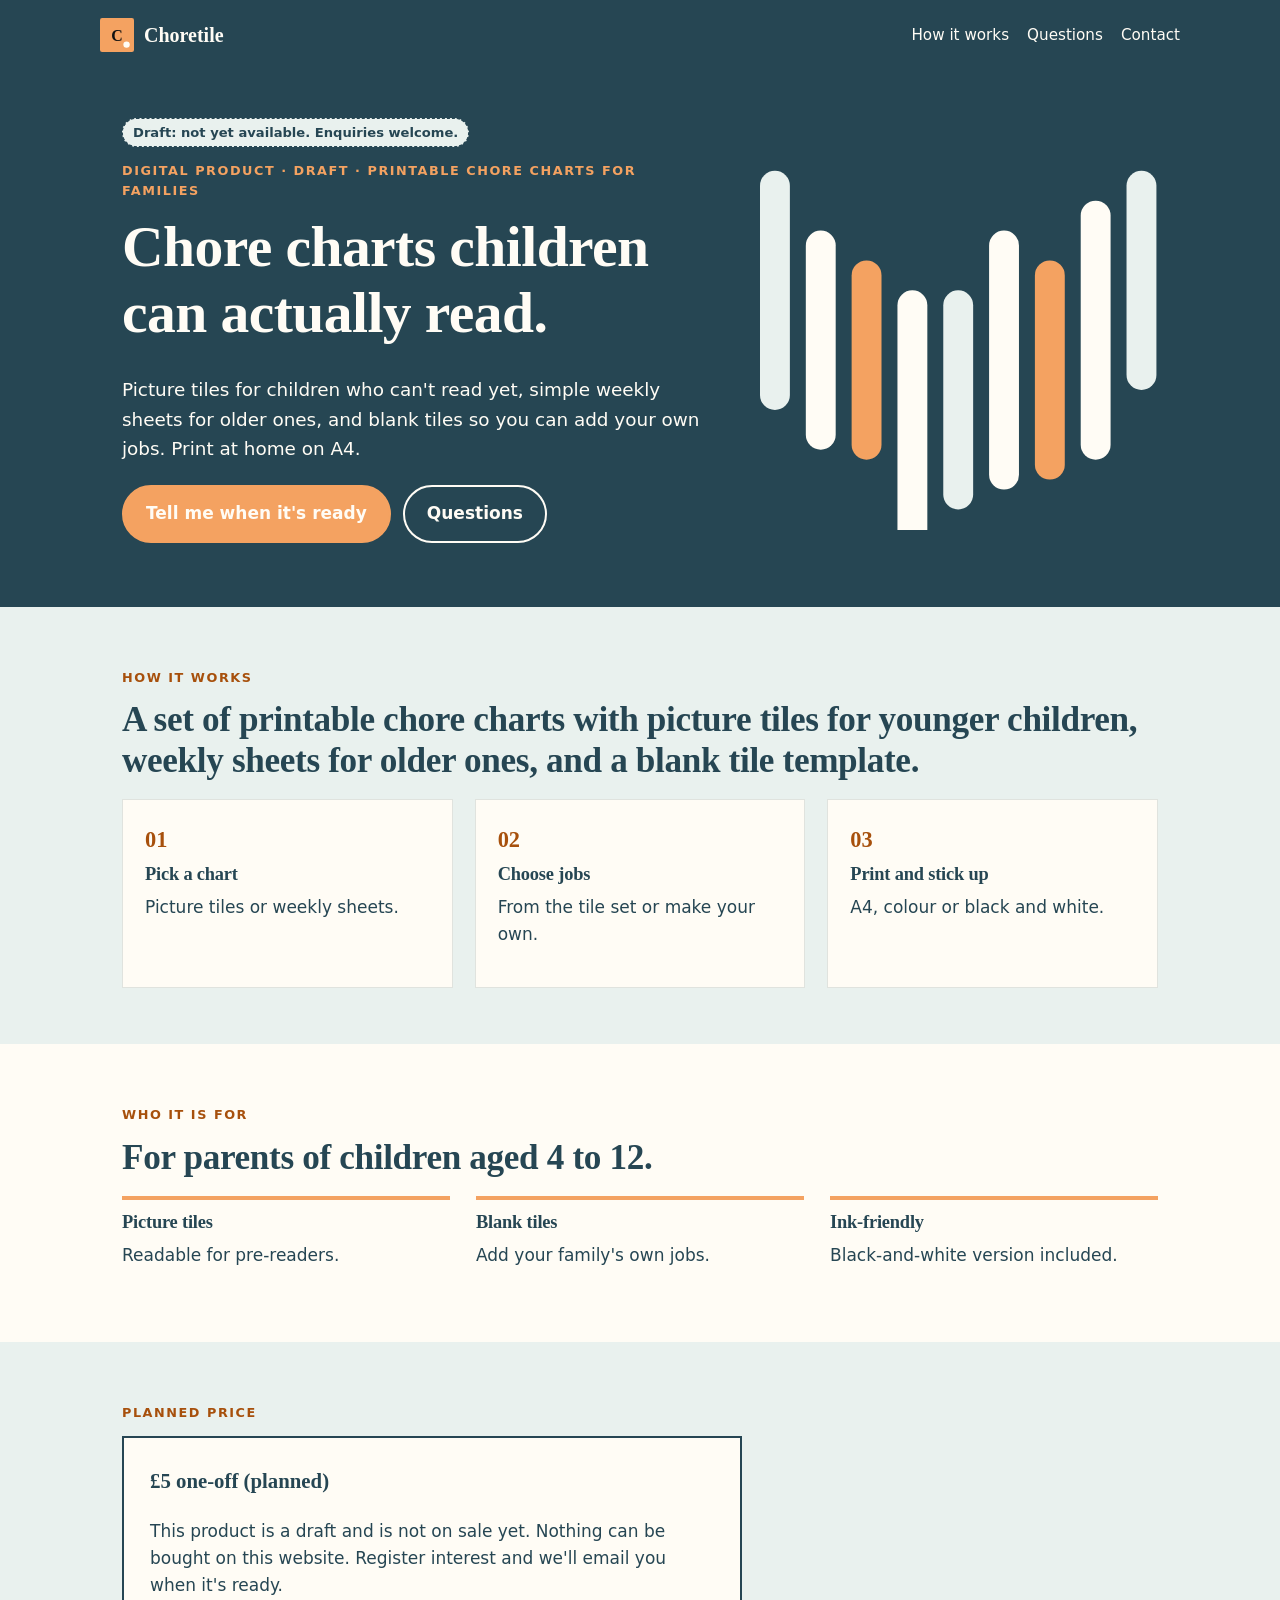
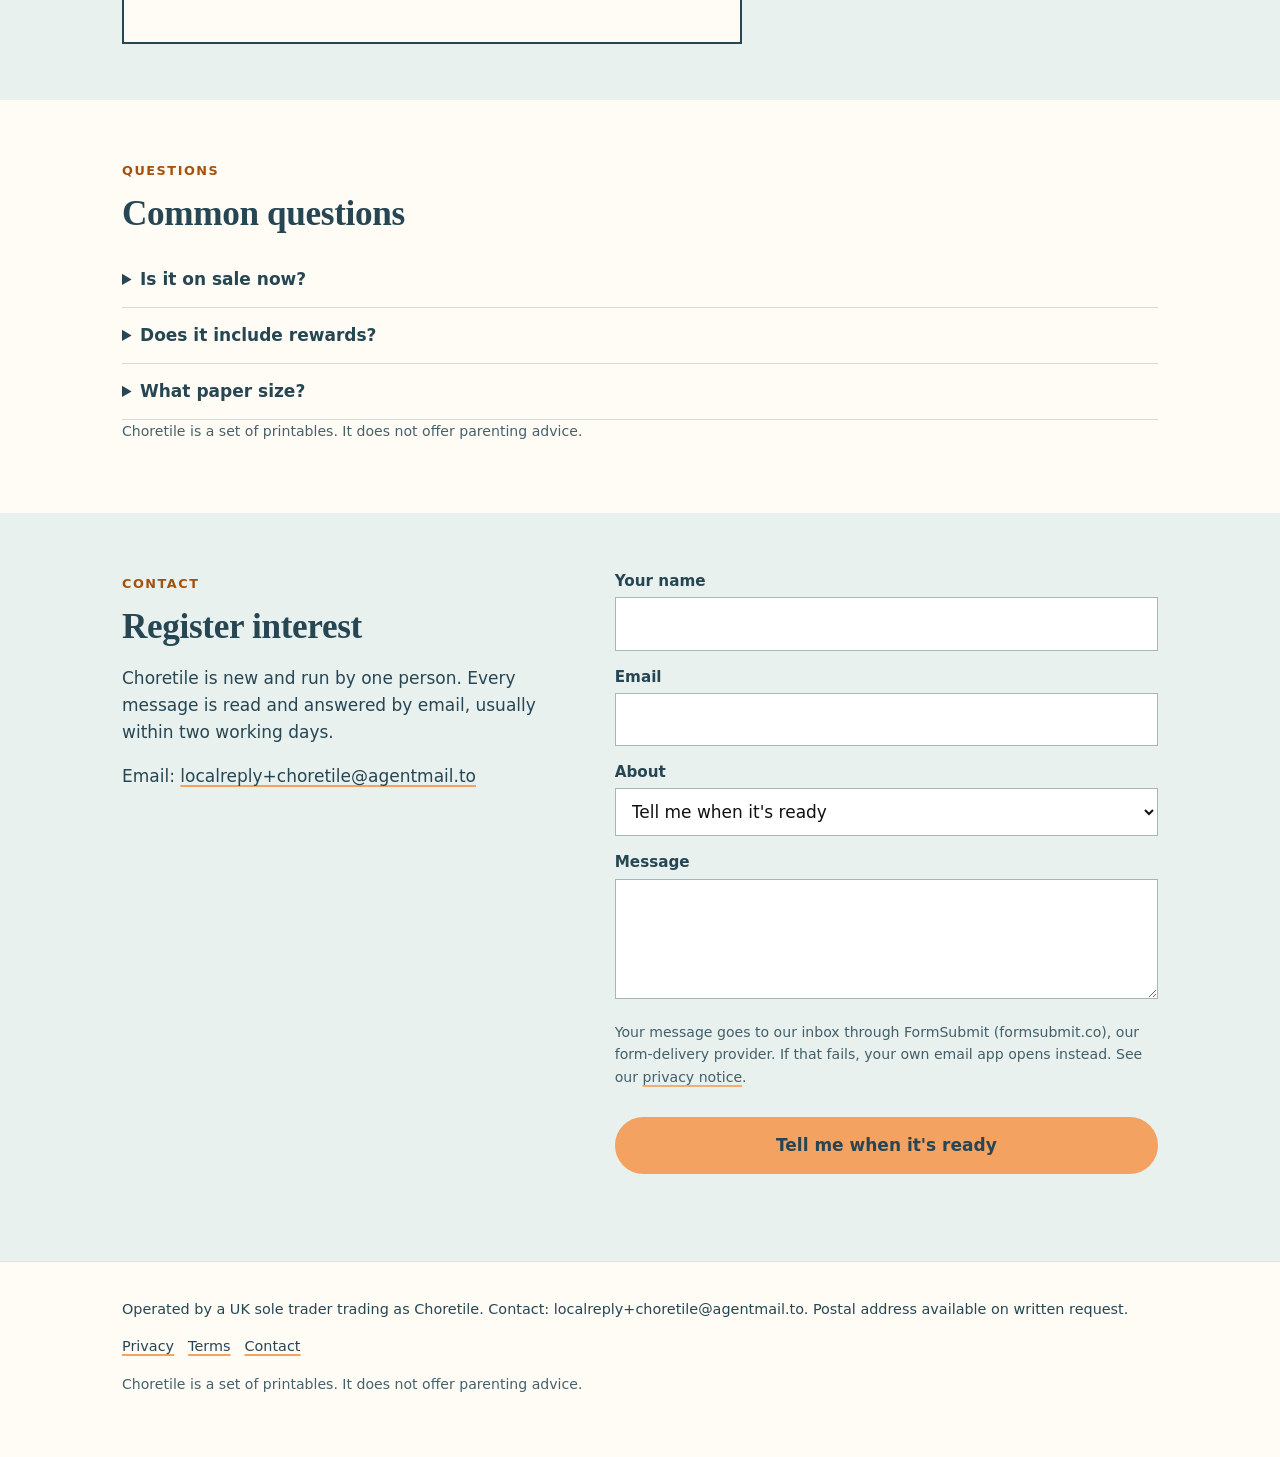
==== index.html @ b280b675 "Publish site 2026-10-19 20:32 BST" ====
<!doctype html>
<html lang="en-GB">
<head>
<meta charset="utf-8">
<meta name="viewport" content="width=device-width, initial-scale=1">
<meta http-equiv="Content-Security-Policy" content="default-src 'self'; img-src 'self' data: https://localreplyloop.goatcounter.com; style-src 'self'; script-src 'self'; font-src 'self'; connect-src 'self' https://formsubmit.co; form-action 'self'; base-uri 'self'; object-src 'none'">
<meta name="referrer" content="strict-origin-when-cross-origin">
<title>Choretile: Chore charts children can actually read</title>
<meta name="description" content="A set of printable chore charts with picture tiles for younger children, weekly sheets for older ones, and a blank tile template.">
<meta name="theme-color" content="#264653">
<meta property="og:type" content="website"><meta property="og:title" content="Choretile: Chore charts children can actually read"><meta property="og:description" content="A set of printable chore charts with picture tiles for younger children, weekly sheets for older ones, and a blank tile template.">
<meta property="og:image" content="https://evanturner557-del.github.io/choretile/assets/og.png"><meta property="og:image:width" content="1200"><meta property="og:image:height" content="630">
<meta property="og:image:alt" content="Choretile: Chore charts children can actually read."><meta property="og:site_name" content="Choretile"><meta property="og:locale" content="en_GB">
<meta property="og:url" content="https://evanturner557-del.github.io/choretile/"><meta name="twitter:card" content="summary_large_image">
<link rel="canonical" href="https://evanturner557-del.github.io/choretile/">
<link rel="icon" href="assets/favicon.svg" type="image/svg+xml">
<link rel="stylesheet" href="assets/site.css">
<script src="assets/config.js"></script>
<script src="assets/analytics.js" defer></script>
<script src="_shared/kit.js" defer></script>
</head>
<body>
<a class="skip" href="#main">Skip to content</a>
<header class="band"><div class="wrap top"><a class="brand" href="./"><svg viewBox="0 0 64 64" aria-hidden="true" width="34" height="34"><rect width="64" height="64" rx="4" fill="#F4A261"/><text x="32" y="43" text-anchor="middle" font-family="Georgia, serif" font-weight="700" font-size="30" fill="#111111">C</text><circle cx="50" cy="50" r="6" fill="#FFFCF5"/></svg>Choretile</a><nav aria-label="Primary"><a href="#how">How it works</a><a href="#faq">Questions</a><a href="#contact">Contact</a></nav></div><section class="hero"><div class="wrap"><div><span class="draft">Draft: not yet available. Enquiries welcome.</span><br><span class="eyebrow">Digital product · draft · Printable chore charts for families</span><h1>Chore charts children can actually read.</h1><p class="lede">Picture tiles for children who can&#x27;t read yet, simple weekly sheets for older ones, and blank tiles so you can add your own jobs. Print at home on A4.</p><div class="ctas"><a class="btn" href="#contact" data-cta="hero">Tell me when it&#x27;s ready</a><a class="btn ghost" href="#faq" data-cta="hero-secondary">Questions</a></div></div><div class="art"><svg viewBox="0 0 400 400" role="img" aria-label="Decorative pattern" class="motif" preserveAspectRatio="xMidYMid slice"><rect x="0" y="40" width="30" height="240" rx="15" fill="#E9F1EE"/><rect x="46" y="100" width="30" height="220" rx="15" fill="#FFFCF5"/><rect x="92" y="130" width="30" height="200" rx="15" fill="#F4A261"/><rect x="138" y="160" width="30" height="260" rx="15" fill="#FFFCF5"/><rect x="184" y="160" width="30" height="220" rx="15" fill="#E9F1EE"/><rect x="230" y="100" width="30" height="260" rx="15" fill="#FFFCF5"/><rect x="276" y="130" width="30" height="220" rx="15" fill="#F4A261"/><rect x="322" y="70" width="30" height="260" rx="15" fill="#FFFCF5"/><rect x="368" y="40" width="30" height="220" rx="15" fill="#E9F1EE"/></svg></div></div></section></header>
<main id="main">
<section class="tint" id="how"><div class="wrap"><span class="eyebrow">How it works</span><h2>A set of printable chore charts with picture tiles for younger children, weekly sheets for older ones, and a blank tile template.</h2><div class="steps"><div class="step"><h3>Pick a chart</h3><p>Picture tiles or weekly sheets.</p></div><div class="step"><h3>Choose jobs</h3><p>From the tile set or make your own.</p></div><div class="step"><h3>Print and stick up</h3><p>A4, colour or black and white.</p></div></div></div></section>
<section><div class="wrap"><span class="eyebrow">Who it is for</span><h2>For parents of children aged 4 to 12.</h2><div class="points"><div class="point"><h3>Picture tiles</h3><p>Readable for pre-readers.</p></div><div class="point"><h3>Blank tiles</h3><p>Add your family&#x27;s own jobs.</p></div><div class="point"><h3>Ink-friendly</h3><p>Black-and-white version included.</p></div></div></div></section>
<section class="tint" id="price"><div class="wrap"><span class="eyebrow">Planned price</span><div class="pricebox"><p class="price">£5 one-off (planned)</p><p>This product is a draft and is not on sale yet. Nothing can be bought on this website. Register interest and we&#x27;ll email you when it&#x27;s ready.</p></div></div></section>
<section id="faq"><div class="wrap"><span class="eyebrow">Questions</span><h2>Common questions</h2><details><summary>Is it on sale now?</summary><p>Not yet. Choretile is a draft product. Ask to hear when it&#x27;s ready.</p></details><details><summary>Does it include rewards?</summary><p>There&#x27;s a space for whatever your family agrees. No points system you have to follow.</p></details><details><summary>What paper size?</summary><p>A4.</p></details><p class="fine" style="margin-top:18px">Choretile is a set of printables. It does not offer parenting advice.</p></div></section>
<section class="tint" id="contact"><div class="wrap contact-grid"><div><span class="eyebrow">Contact</span><h2>Register interest</h2><p>Choretile is new and run by one person. Every message is read and answered by email, usually within two working days.</p><p>Email: <a href="mailto:localreply+choretile@agentmail.to">localreply+choretile@agentmail.to</a></p></div><form class="form" data-contact data-formsubmit="localreply+choretile@agentmail.to" data-email="localreply+choretile@agentmail.to" data-subject="Choretile enquiry" novalidate>
<div><label for="f-name">Your name</label><input id="f-name" name="name" autocomplete="name" required></div>
<div><label for="f-email">Email</label><input id="f-email" name="email" type="email" autocomplete="email" required></div>
<div><label for="f-plan">About</label><select id="f-plan" name="plan"><option value="Tell me when it&#x27;s ready">Tell me when it&#x27;s ready</option><option value="I have a question">I have a question</option></select></div>
<div><label for="f-message">Message</label><textarea id="f-message" name="message"></textarea></div>
<p class="hint">Your message goes to our inbox through FormSubmit (formsubmit.co), our form-delivery provider. If that fails, your own email app opens instead. See our <a href="privacy.html">privacy notice</a>.</p>
<button class="btn" type="submit">Tell me when it&#x27;s ready</button>
<p class="form-status" role="status" aria-live="polite"></p>
</form></div></section>
</main><footer><div class="wrap"><p>Operated by a UK sole trader trading as Choretile. Contact: localreply+choretile@agentmail.to. Postal address available on written request.</p>
<p><a href="privacy.html">Privacy</a><a href="terms.html">Terms</a><a href="./#contact">Contact</a></p>
<p class="fine">Choretile is a set of printables. It does not offer parenting advice.</p></div></footer>
</body></html>
---- assets/site.css ----
:root{--ink:#264653;--paper:#FFFCF5;--acc:#F4A261;--acc-text:#A7500C;--on-acc:#264653;--soft:#E9F1EE;--on-ink:#FFFCF5;--r:0px;--br:999px;--head:Georgia, 'Times New Roman', serif;--body:system-ui, -apple-system, 'Segoe UI', Roboto, sans-serif}
*,*::before,*::after{box-sizing:border-box}html{scroll-behavior:smooth}@media (prefers-reduced-motion:reduce){html{scroll-behavior:auto}*{transition:none!important}}
body{margin:0;font-family:var(--body);color:var(--ink);background:var(--paper);line-height:1.6;font-size:17px;-webkit-font-smoothing:antialiased}
h1,h2,h3{font-family:var(--head);line-height:1.15;margin:0 0 .5em;letter-spacing:-.01em}h1{font-size:clamp(2.1rem,5vw,3.6rem)}h2{font-size:clamp(1.5rem,3vw,2.2rem)}h3{font-size:1.15rem}
p{margin:0 0 1em}a{color:var(--ink);text-decoration-color:var(--acc);text-underline-offset:3px;text-decoration-thickness:2px}
.wrap{max-width:1080px;margin:0 auto;padding:0 22px}.skip{position:absolute;left:-999px}.skip:focus{left:12px;top:12px;background:var(--ink);color:var(--on-ink);padding:8px 12px;z-index:9}
:focus-visible{outline:3px solid var(--acc);outline-offset:2px}
.top{display:flex;align-items:center;justify-content:space-between;padding:18px 0;gap:16px}.brand{display:flex;align-items:center;gap:10px;font-family:var(--head);font-weight:700;font-size:1.25rem;text-decoration:none}
.top nav a{margin-left:18px;font-size:.95rem;text-decoration:none}.top nav a:hover{text-decoration:underline}
.btn{display:inline-block;background:var(--acc);color:var(--on-acc);padding:13px 22px;border-radius:var(--br);font-weight:600;text-decoration:none;border:2px solid var(--acc);cursor:pointer;font:inherit;font-weight:600}
.btn:hover{filter:brightness(.94)}.btn.ghost{background:transparent;color:var(--ink);border-color:var(--ink)}
.eyebrow{display:inline-block;font-size:.8rem;letter-spacing:.12em;text-transform:uppercase;font-weight:600;color:var(--acc-text);margin-bottom:12px}
.hero{padding:48px 0 64px}.hero .lede{font-size:1.15rem;max-width:40em}.ctas{display:flex;gap:12px;flex-wrap:wrap;margin-top:22px}
.motif{width:100%;height:auto;max-width:420px;display:block}
.draft{display:inline-block;background:var(--soft);border:1px dashed var(--ink);padding:3px 10px;border-radius:999px;font-size:.82rem;font-weight:600;margin-bottom:14px}
section{padding:56px 0}.tint{background:var(--soft)}
.steps{display:grid;grid-template-columns:repeat(auto-fit,minmax(220px,1fr));gap:22px;counter-reset:s}
.step{padding:22px;border-radius:var(--r);background:var(--paper);border:1px solid color-mix(in srgb,var(--ink) 14%,transparent)}
.step::before{counter-increment:s;content:"0" counter(s);font-family:var(--head);font-weight:700;color:var(--acc-text);display:block;font-size:1.4rem;margin-bottom:6px}
.points{display:grid;grid-template-columns:repeat(auto-fit,minmax(240px,1fr));gap:26px}.point h3{border-top:4px solid var(--acc);padding-top:12px}
.price{font-family:var(--head);font-size:1.3rem;font-weight:700}.pricebox{border:2px solid var(--ink);border-radius:var(--r);padding:26px;max-width:620px;background:var(--paper)}
details{border-bottom:1px solid color-mix(in srgb,var(--ink) 18%,transparent);padding:14px 0}summary{cursor:pointer;font-weight:600}details p{margin-top:10px}
.form{display:grid;gap:14px;max-width:620px}.form label{font-weight:600;font-size:.95rem;display:block;margin-bottom:4px}
.form input,.form textarea,.form select{width:100%;padding:12px;border:1.5px solid color-mix(in srgb,var(--ink) 40%,transparent);border-radius:calc(var(--r)/2);font:inherit;background:#fff;color:#111}
.form textarea{min-height:120px}.hint,.fine{font-size:.88rem;opacity:.85}.form-status{font-weight:600}
.contact-grid{display:grid;grid-template-columns:1fr 1.2fr;gap:40px}@media(max-width:800px){.contact-grid{grid-template-columns:1fr}.top nav{display:none}}
footer{padding:36px 0 48px;font-size:.9rem;border-top:1px solid color-mix(in srgb,var(--ink) 15%,transparent)}footer a{margin-right:14px}
.tool{background:var(--paper);border:2px solid var(--ink);border-radius:var(--r);padding:26px;max-width:640px}.tool .row{display:grid;grid-template-columns:1fr 140px;gap:12px;align-items:center;margin-bottom:10px}
.tool input[type=number]{padding:10px;border:1.5px solid var(--ink);border-radius:8px;font:inherit;width:100%}.result{margin-top:16px;padding:16px;background:var(--soft);border-radius:calc(var(--r)/2);min-height:3em}
.check h3{margin-top:18px}.check label{display:flex;gap:10px;align-items:flex-start;padding:6px 0}.check input{width:20px;height:20px;accent-color:var(--acc)}
.legal{max-width:760px}.legal h2{font-size:1.3rem;margin-top:1.6em}
.band{background:var(--ink);color:var(--on-ink)}.band a{color:var(--on-ink)}.band .btn.ghost{color:var(--on-ink);border-color:var(--on-ink)}.band .eyebrow{color:#F4A261}.hero .wrap{display:grid;grid-template-columns:1.2fr .8fr;gap:40px;align-items:center}@media(max-width:800px){.hero .wrap{grid-template-columns:1fr}}.band .draft{color:var(--ink)}
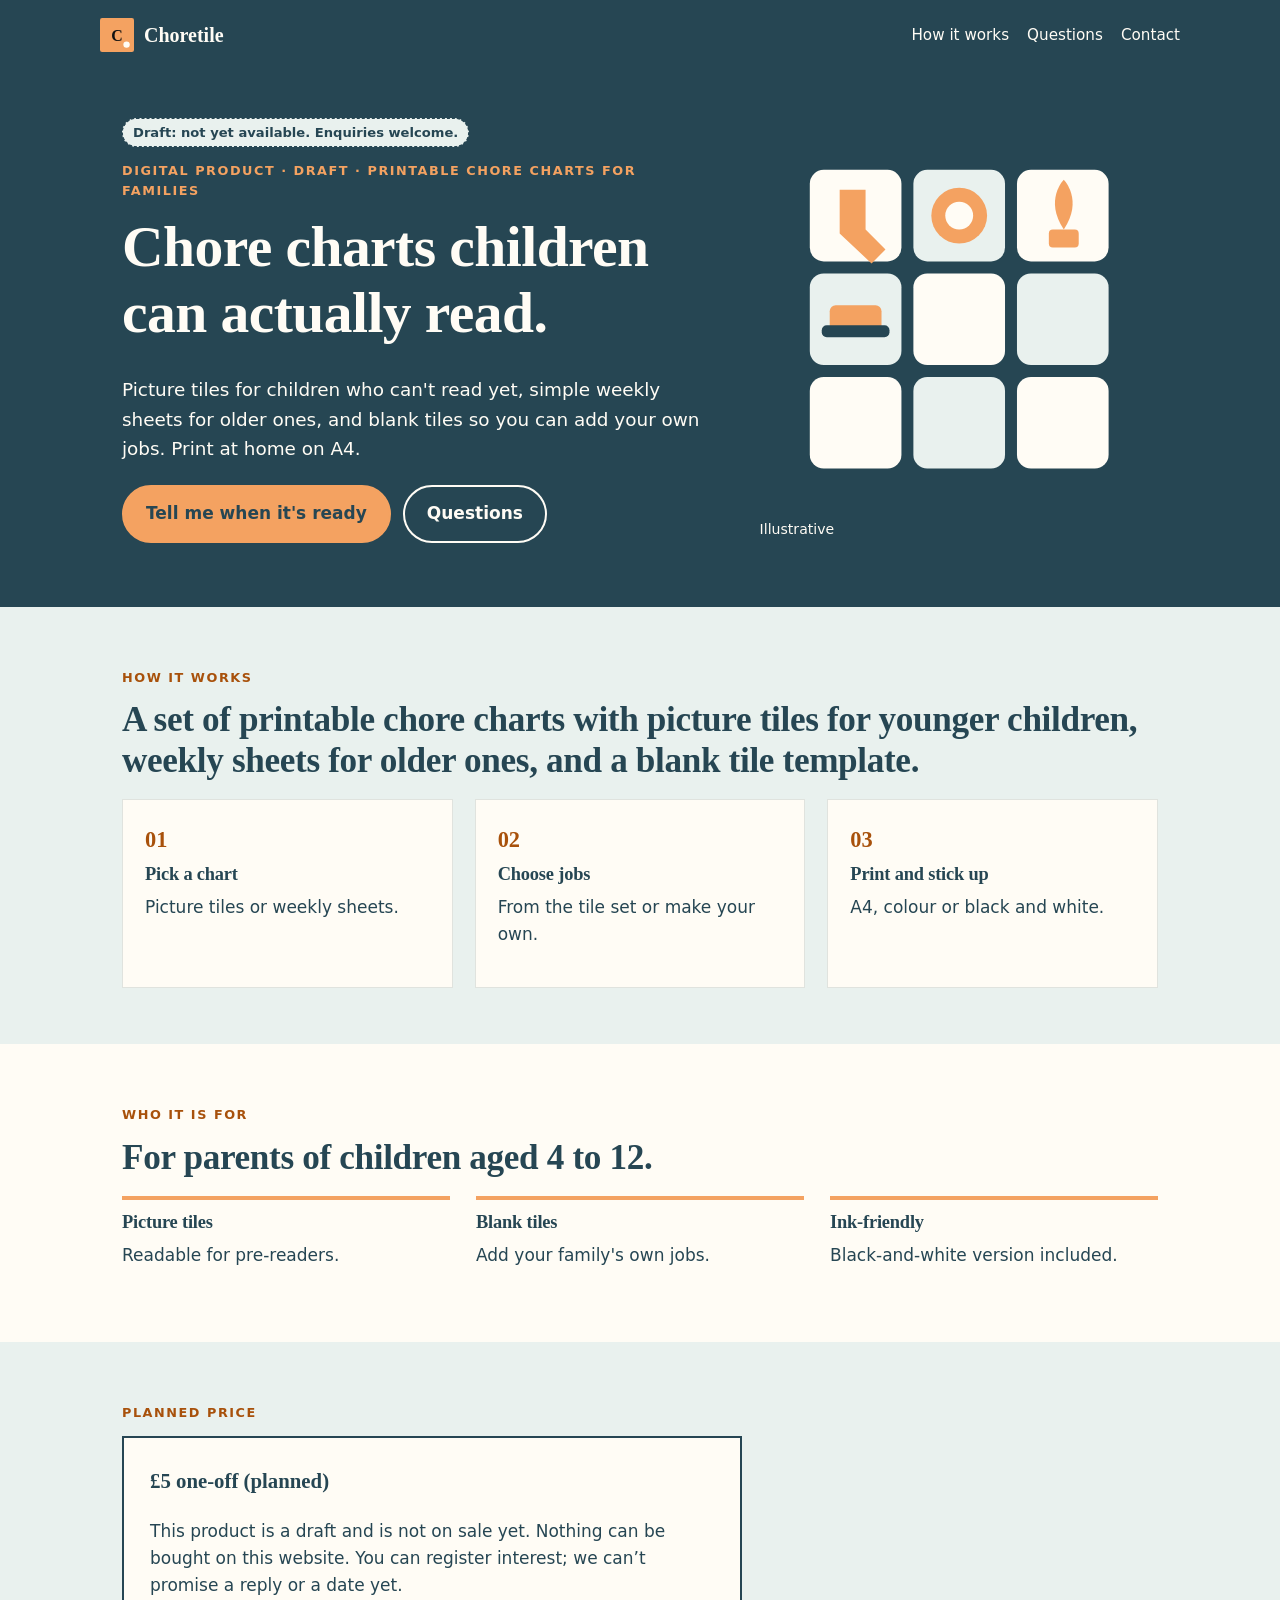
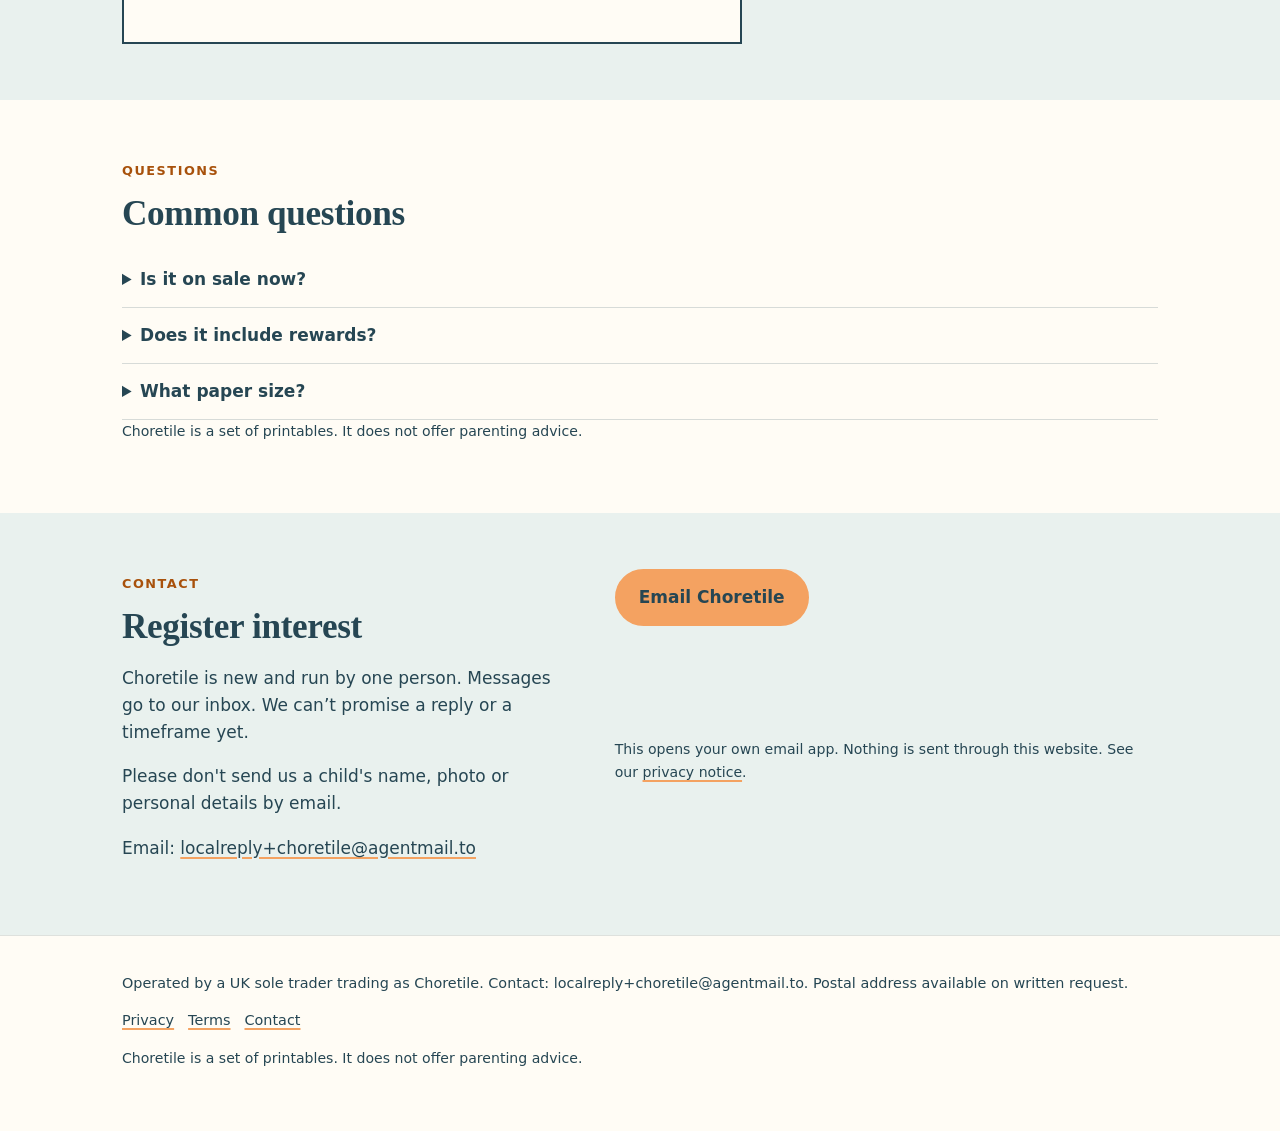
==== commit af17d48a: "Publish site 2026-10-21 08:27 BST" ====
--- a/index.html
+++ b/index.html
@@ -3,7 +3,7 @@
 <head>
 <meta charset="utf-8">
 <meta name="viewport" content="width=device-width, initial-scale=1">
-<meta http-equiv="Content-Security-Policy" content="default-src 'self'; img-src 'self' data: https://localreplyloop.goatcounter.com; style-src 'self'; script-src 'self'; font-src 'self'; connect-src 'self' https://formsubmit.co; form-action 'self'; base-uri 'self'; object-src 'none'">
+<meta http-equiv="Content-Security-Policy" content="default-src 'self'; img-src 'self' data: https://localreplyloop.goatcounter.com; style-src 'self'; script-src 'self'; font-src 'self'; connect-src 'self'; form-action 'self'; base-uri 'self'; object-src 'none'">
 <meta name="referrer" content="strict-origin-when-cross-origin">
 <title>Choretile: Chore charts children can actually read</title>
 <meta name="description" content="A set of printable chore charts with picture tiles for younger children, weekly sheets for older ones, and a blank tile template.">
@@ -21,21 +21,14 @@
 </head>
 <body>
 <a class="skip" href="#main">Skip to content</a>
-<header class="band"><div class="wrap top"><a class="brand" href="./"><svg viewBox="0 0 64 64" aria-hidden="true" width="34" height="34"><rect width="64" height="64" rx="4" fill="#F4A261"/><text x="32" y="43" text-anchor="middle" font-family="Georgia, serif" font-weight="700" font-size="30" fill="#111111">C</text><circle cx="50" cy="50" r="6" fill="#FFFCF5"/></svg>Choretile</a><nav aria-label="Primary"><a href="#how">How it works</a><a href="#faq">Questions</a><a href="#contact">Contact</a></nav></div><section class="hero"><div class="wrap"><div><span class="draft">Draft: not yet available. Enquiries welcome.</span><br><span class="eyebrow">Digital product · draft · Printable chore charts for families</span><h1>Chore charts children can actually read.</h1><p class="lede">Picture tiles for children who can&#x27;t read yet, simple weekly sheets for older ones, and blank tiles so you can add your own jobs. Print at home on A4.</p><div class="ctas"><a class="btn" href="#contact" data-cta="hero">Tell me when it&#x27;s ready</a><a class="btn ghost" href="#faq" data-cta="hero-secondary">Questions</a></div></div><div class="art"><svg viewBox="0 0 400 400" role="img" aria-label="Decorative pattern" class="motif" preserveAspectRatio="xMidYMid slice"><rect x="0" y="40" width="30" height="240" rx="15" fill="#E9F1EE"/><rect x="46" y="100" width="30" height="220" rx="15" fill="#FFFCF5"/><rect x="92" y="130" width="30" height="200" rx="15" fill="#F4A261"/><rect x="138" y="160" width="30" height="260" rx="15" fill="#FFFCF5"/><rect x="184" y="160" width="30" height="220" rx="15" fill="#E9F1EE"/><rect x="230" y="100" width="30" height="260" rx="15" fill="#FFFCF5"/><rect x="276" y="130" width="30" height="220" rx="15" fill="#F4A261"/><rect x="322" y="70" width="30" height="260" rx="15" fill="#FFFCF5"/><rect x="368" y="40" width="30" height="220" rx="15" fill="#E9F1EE"/></svg></div></div></section></header>
+<header class="band"><div class="wrap top"><a class="brand" href="./"><svg viewBox="0 0 64 64" aria-hidden="true" width="34" height="34"><rect width="64" height="64" rx="4" fill="#F4A261"/><text x="32" y="43" text-anchor="middle" font-family="Georgia, serif" font-weight="700" font-size="30" fill="#111111">C</text><circle cx="50" cy="50" r="6" fill="#FFFCF5"/></svg>Choretile</a><nav aria-label="Primary"><a href="#how">How it works</a><a href="#faq">Questions</a><a href="#contact">Contact</a></nav></div></header>
 <main id="main">
+<div class="band"><section class="hero"><div class="wrap"><div><span class="draft">Draft: not yet available. Enquiries welcome.</span><br><span class="eyebrow">Digital product · draft · Printable chore charts for families</span><h1>Chore charts children can actually read.</h1><p class="lede">Picture tiles for children who can&#x27;t read yet, simple weekly sheets for older ones, and blank tiles so you can add your own jobs. Print at home on A4.</p><div class="ctas"><a class="btn" href="#contact" data-cta="hero">Tell me when it&#x27;s ready</a><a class="btn ghost" href="#faq" data-cta="hero-secondary">Questions</a></div></div><figure class="art"><svg viewBox="0 0 400 400" aria-hidden="true" focusable="false" class="motif"><rect x="50" y="50" width="92" height="92" rx="14" fill="#FFFCF5"/><rect x="154" y="50" width="92" height="92" rx="14" fill="#E9F1EE"/><rect x="258" y="50" width="92" height="92" rx="14" fill="#FFFCF5"/><rect x="50" y="154" width="92" height="92" rx="14" fill="#E9F1EE"/><rect x="154" y="154" width="92" height="92" rx="14" fill="#FFFCF5"/><rect x="258" y="154" width="92" height="92" rx="14" fill="#E9F1EE"/><rect x="50" y="258" width="92" height="92" rx="14" fill="#FFFCF5"/><rect x="154" y="258" width="92" height="92" rx="14" fill="#E9F1EE"/><rect x="258" y="258" width="92" height="92" rx="14" fill="#FFFCF5"/><path d="M80 70 h26 v40 l20 20 -14 14 -32 -30z" fill="#F4A261"/><circle cx="200" cy="96" r="28" fill="#F4A261"/><circle cx="200" cy="96" r="14" fill="#FFFCF5"/><path d="M305 110 c-20 -30 0 -50 0 -50 c0 0 20 20 0 50z" fill="#F4A261"/><rect x="290" y="110" width="30" height="18" rx="4" fill="#F4A261"/><rect x="70" y="186" width="52" height="26" rx="6" fill="#F4A261"/><rect x="62" y="206" width="68" height="12" rx="5" fill="#264653"/></svg><figcaption class="fine">Illustrative</figcaption></figure></div></section></div>
 <section class="tint" id="how"><div class="wrap"><span class="eyebrow">How it works</span><h2>A set of printable chore charts with picture tiles for younger children, weekly sheets for older ones, and a blank tile template.</h2><div class="steps"><div class="step"><h3>Pick a chart</h3><p>Picture tiles or weekly sheets.</p></div><div class="step"><h3>Choose jobs</h3><p>From the tile set or make your own.</p></div><div class="step"><h3>Print and stick up</h3><p>A4, colour or black and white.</p></div></div></div></section>
 <section><div class="wrap"><span class="eyebrow">Who it is for</span><h2>For parents of children aged 4 to 12.</h2><div class="points"><div class="point"><h3>Picture tiles</h3><p>Readable for pre-readers.</p></div><div class="point"><h3>Blank tiles</h3><p>Add your family&#x27;s own jobs.</p></div><div class="point"><h3>Ink-friendly</h3><p>Black-and-white version included.</p></div></div></div></section>
-<section class="tint" id="price"><div class="wrap"><span class="eyebrow">Planned price</span><div class="pricebox"><p class="price">£5 one-off (planned)</p><p>This product is a draft and is not on sale yet. Nothing can be bought on this website. Register interest and we&#x27;ll email you when it&#x27;s ready.</p></div></div></section>
+<section class="tint" id="price"><div class="wrap"><span class="eyebrow">Planned price</span><div class="pricebox"><p class="price">£5 one-off (planned)</p><p>This product is a draft and is not on sale yet. Nothing can be bought on this website. You can register interest; we can’t promise a reply or a date yet.</p></div></div></section>
 <section id="faq"><div class="wrap"><span class="eyebrow">Questions</span><h2>Common questions</h2><details><summary>Is it on sale now?</summary><p>Not yet. Choretile is a draft product. Ask to hear when it&#x27;s ready.</p></details><details><summary>Does it include rewards?</summary><p>There&#x27;s a space for whatever your family agrees. No points system you have to follow.</p></details><details><summary>What paper size?</summary><p>A4.</p></details><p class="fine" style="margin-top:18px">Choretile is a set of printables. It does not offer parenting advice.</p></div></section>
-<section class="tint" id="contact"><div class="wrap contact-grid"><div><span class="eyebrow">Contact</span><h2>Register interest</h2><p>Choretile is new and run by one person. Every message is read and answered by email, usually within two working days.</p><p>Email: <a href="mailto:localreply+choretile@agentmail.to">localreply+choretile@agentmail.to</a></p></div><form class="form" data-contact data-formsubmit="localreply+choretile@agentmail.to" data-email="localreply+choretile@agentmail.to" data-subject="Choretile enquiry" novalidate>
-<div><label for="f-name">Your name</label><input id="f-name" name="name" autocomplete="name" required></div>
-<div><label for="f-email">Email</label><input id="f-email" name="email" type="email" autocomplete="email" required></div>
-<div><label for="f-plan">About</label><select id="f-plan" name="plan"><option value="Tell me when it&#x27;s ready">Tell me when it&#x27;s ready</option><option value="I have a question">I have a question</option></select></div>
-<div><label for="f-message">Message</label><textarea id="f-message" name="message"></textarea></div>
-<p class="hint">Your message goes to our inbox through FormSubmit (formsubmit.co), our form-delivery provider. If that fails, your own email app opens instead. See our <a href="privacy.html">privacy notice</a>.</p>
-<button class="btn" type="submit">Tell me when it&#x27;s ready</button>
-<p class="form-status" role="status" aria-live="polite"></p>
-</form></div></section>
+<section class="tint" id="contact"><div class="wrap contact-grid"><div><span class="eyebrow">Contact</span><h2>Register interest</h2><p>Choretile is new and run by one person. Messages go to our inbox. We can’t promise a reply or a timeframe yet.</p><p>Please don&#x27;t send us a child&#x27;s name, photo or personal details by email.</p><p>Email: <a href="mailto:localreply+choretile@agentmail.to">localreply+choretile@agentmail.to</a></p></div><div class="form contact-mail"><p><a class="btn" href="mailto:localreply+choretile@agentmail.to?subject=%5BChoretile%5D%20Enquiry" data-cta="enquire">Email Choretile</a></p><p class="hint">This opens your own email app. Nothing is sent through this website. See our <a href="privacy.html">privacy notice</a>.</p></div></div></section>
 </main><footer><div class="wrap"><p>Operated by a UK sole trader trading as Choretile. Contact: localreply+choretile@agentmail.to. Postal address available on written request.</p>
 <p><a href="privacy.html">Privacy</a><a href="terms.html">Terms</a><a href="./#contact">Contact</a></p>
 <p class="fine">Choretile is a set of printables. It does not offer parenting advice.</p></div></footer>
--- a/assets/site.css
+++ b/assets/site.css
@@ -1,4 +1,4 @@
-:root{--ink:#264653;--paper:#FFFCF5;--acc:#F4A261;--acc-text:#A7500C;--on-acc:#264653;--soft:#E9F1EE;--on-ink:#FFFCF5;--r:0px;--br:999px;--head:Georgia, 'Times New Roman', serif;--body:system-ui, -apple-system, 'Segoe UI', Roboto, sans-serif}
+:root{--ink:#264653;--paper:#FFFCF5;--acc:#F4A261;--acc-text:#A8510B;--on-acc:#264653;--acc-btn:#F4A261;--soft:#E9F1EE;--on-ink:#FFFCF5;--r:0px;--br:999px;--head:Georgia, 'Times New Roman', serif;--body:system-ui, -apple-system, 'Segoe UI', Roboto, sans-serif}
 *,*::before,*::after{box-sizing:border-box}html{scroll-behavior:smooth}@media (prefers-reduced-motion:reduce){html{scroll-behavior:auto}*{transition:none!important}}
 body{margin:0;font-family:var(--body);color:var(--ink);background:var(--paper);line-height:1.6;font-size:17px;-webkit-font-smoothing:antialiased}
 h1,h2,h3{font-family:var(--head);line-height:1.15;margin:0 0 .5em;letter-spacing:-.01em}h1{font-size:clamp(2.1rem,5vw,3.6rem)}h2{font-size:clamp(1.5rem,3vw,2.2rem)}h3{font-size:1.15rem}
@@ -7,11 +7,11 @@
 :focus-visible{outline:3px solid var(--acc);outline-offset:2px}
 .top{display:flex;align-items:center;justify-content:space-between;padding:18px 0;gap:16px}.brand{display:flex;align-items:center;gap:10px;font-family:var(--head);font-weight:700;font-size:1.25rem;text-decoration:none}
 .top nav a{margin-left:18px;font-size:.95rem;text-decoration:none}.top nav a:hover{text-decoration:underline}
-.btn{display:inline-block;background:var(--acc);color:var(--on-acc);padding:13px 22px;border-radius:var(--br);font-weight:600;text-decoration:none;border:2px solid var(--acc);cursor:pointer;font:inherit;font-weight:600}
-.btn:hover{filter:brightness(.94)}.btn.ghost{background:transparent;color:var(--ink);border-color:var(--ink)}
+.btn{display:inline-block;background:var(--acc-btn);color:var(--on-acc);padding:13px 22px;border-radius:var(--br);font-weight:600;text-decoration:none;border:2px solid var(--acc-btn);cursor:pointer;font:inherit;font-weight:600}
+.btn:hover{filter:none;box-shadow:inset 0 0 0 2px currentColor}.btn.ghost{background:transparent;color:var(--ink);border-color:var(--ink)}
 .eyebrow{display:inline-block;font-size:.8rem;letter-spacing:.12em;text-transform:uppercase;font-weight:600;color:var(--acc-text);margin-bottom:12px}
 .hero{padding:48px 0 64px}.hero .lede{font-size:1.15rem;max-width:40em}.ctas{display:flex;gap:12px;flex-wrap:wrap;margin-top:22px}
-.motif{width:100%;height:auto;max-width:420px;display:block}
+.motif{width:100%;height:auto;max-width:420px;display:block}.art{margin:0}
 .draft{display:inline-block;background:var(--soft);border:1px dashed var(--ink);padding:3px 10px;border-radius:999px;font-size:.82rem;font-weight:600;margin-bottom:14px}
 section{padding:56px 0}.tint{background:var(--soft)}
 .steps{display:grid;grid-template-columns:repeat(auto-fit,minmax(220px,1fr));gap:22px;counter-reset:s}
@@ -22,11 +22,11 @@
 details{border-bottom:1px solid color-mix(in srgb,var(--ink) 18%,transparent);padding:14px 0}summary{cursor:pointer;font-weight:600}details p{margin-top:10px}
 .form{display:grid;gap:14px;max-width:620px}.form label{font-weight:600;font-size:.95rem;display:block;margin-bottom:4px}
 .form input,.form textarea,.form select{width:100%;padding:12px;border:1.5px solid color-mix(in srgb,var(--ink) 40%,transparent);border-radius:calc(var(--r)/2);font:inherit;background:#fff;color:#111}
-.form textarea{min-height:120px}.hint,.fine{font-size:.88rem;opacity:.85}.form-status{font-weight:600}
-.contact-grid{display:grid;grid-template-columns:1fr 1.2fr;gap:40px}@media(max-width:800px){.contact-grid{grid-template-columns:1fr}.top nav{display:none}}
+.form textarea{min-height:120px}.hint,.fine{font-size:.88rem}.form-status{font-weight:600}
+.contact-grid{display:grid;grid-template-columns:1fr 1.2fr;gap:40px}@media(max-width:800px){.contact-grid{grid-template-columns:1fr}.top nav a:not([href="#contact"]){display:none}.top nav a{margin-left:0;padding:10px 0;font-weight:600}}
 footer{padding:36px 0 48px;font-size:.9rem;border-top:1px solid color-mix(in srgb,var(--ink) 15%,transparent)}footer a{margin-right:14px}
 .tool{background:var(--paper);border:2px solid var(--ink);border-radius:var(--r);padding:26px;max-width:640px}.tool .row{display:grid;grid-template-columns:1fr 140px;gap:12px;align-items:center;margin-bottom:10px}
 .tool input[type=number]{padding:10px;border:1.5px solid var(--ink);border-radius:8px;font:inherit;width:100%}.result{margin-top:16px;padding:16px;background:var(--soft);border-radius:calc(var(--r)/2);min-height:3em}
 .check h3{margin-top:18px}.check label{display:flex;gap:10px;align-items:flex-start;padding:6px 0}.check input{width:20px;height:20px;accent-color:var(--acc)}
 .legal{max-width:760px}.legal h2{font-size:1.3rem;margin-top:1.6em}
-.band{background:var(--ink);color:var(--on-ink)}.band a{color:var(--on-ink)}.band .btn.ghost{color:var(--on-ink);border-color:var(--on-ink)}.band .eyebrow{color:#F4A261}.hero .wrap{display:grid;grid-template-columns:1.2fr .8fr;gap:40px;align-items:center}@media(max-width:800px){.hero .wrap{grid-template-columns:1fr}}.band .draft{color:var(--ink)}
+.band{background:var(--ink);color:var(--on-ink)}.band a{color:var(--on-ink)}.band .btn.ghost{color:var(--on-ink);border-color:var(--on-ink)}.band .btn:not(.ghost){color:var(--on-acc)}.band .eyebrow{color:#F4A261}.hero .wrap{display:grid;grid-template-columns:1.2fr .8fr;gap:40px;align-items:center}@media(max-width:800px){.hero .wrap{grid-template-columns:1fr}}.band .draft{color:var(--ink)}
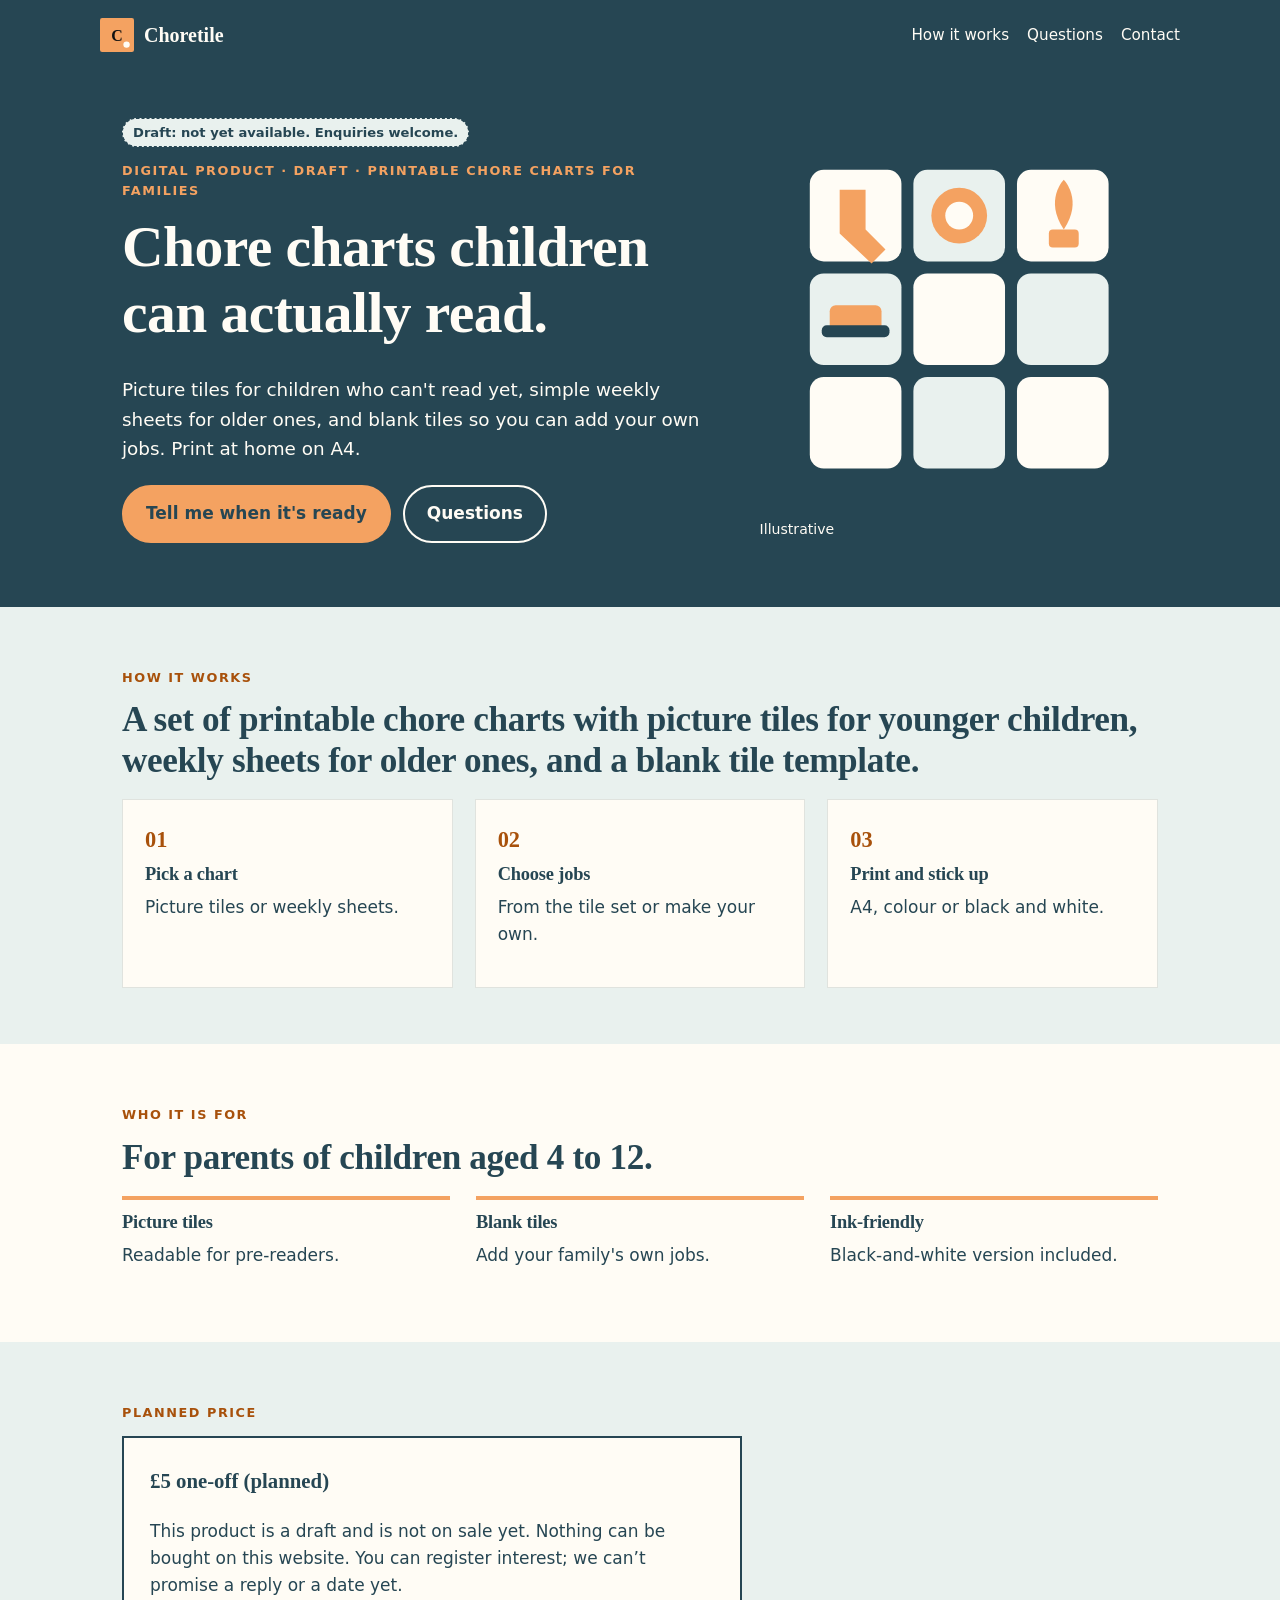
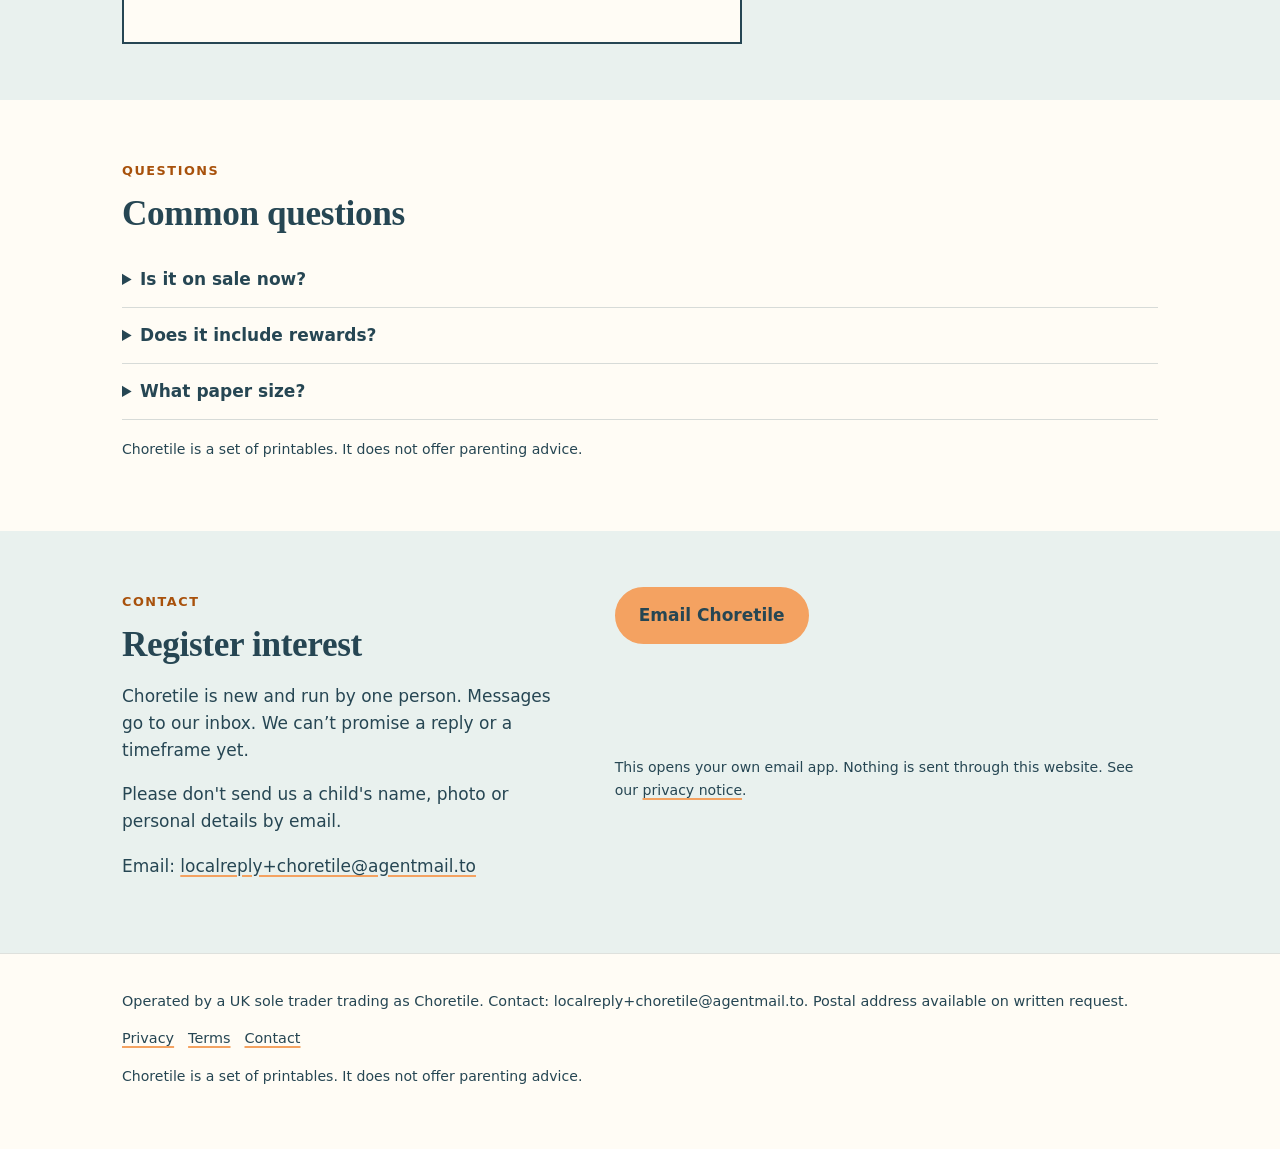
==== commit a0327702: "Move inline margin to stylesheet (CSP-clean, Best Practices)" ====
--- a/index.html
+++ b/index.html
@@ -27,7 +27,7 @@
 <section class="tint" id="how"><div class="wrap"><span class="eyebrow">How it works</span><h2>A set of printable chore charts with picture tiles for younger children, weekly sheets for older ones, and a blank tile template.</h2><div class="steps"><div class="step"><h3>Pick a chart</h3><p>Picture tiles or weekly sheets.</p></div><div class="step"><h3>Choose jobs</h3><p>From the tile set or make your own.</p></div><div class="step"><h3>Print and stick up</h3><p>A4, colour or black and white.</p></div></div></div></section>
 <section><div class="wrap"><span class="eyebrow">Who it is for</span><h2>For parents of children aged 4 to 12.</h2><div class="points"><div class="point"><h3>Picture tiles</h3><p>Readable for pre-readers.</p></div><div class="point"><h3>Blank tiles</h3><p>Add your family&#x27;s own jobs.</p></div><div class="point"><h3>Ink-friendly</h3><p>Black-and-white version included.</p></div></div></div></section>
 <section class="tint" id="price"><div class="wrap"><span class="eyebrow">Planned price</span><div class="pricebox"><p class="price">£5 one-off (planned)</p><p>This product is a draft and is not on sale yet. Nothing can be bought on this website. You can register interest; we can’t promise a reply or a date yet.</p></div></div></section>
-<section id="faq"><div class="wrap"><span class="eyebrow">Questions</span><h2>Common questions</h2><details><summary>Is it on sale now?</summary><p>Not yet. Choretile is a draft product. Ask to hear when it&#x27;s ready.</p></details><details><summary>Does it include rewards?</summary><p>There&#x27;s a space for whatever your family agrees. No points system you have to follow.</p></details><details><summary>What paper size?</summary><p>A4.</p></details><p class="fine" style="margin-top:18px">Choretile is a set of printables. It does not offer parenting advice.</p></div></section>
+<section id="faq"><div class="wrap"><span class="eyebrow">Questions</span><h2>Common questions</h2><details><summary>Is it on sale now?</summary><p>Not yet. Choretile is a draft product. Ask to hear when it&#x27;s ready.</p></details><details><summary>Does it include rewards?</summary><p>There&#x27;s a space for whatever your family agrees. No points system you have to follow.</p></details><details><summary>What paper size?</summary><p>A4.</p></details><p class="fine fine-gap">Choretile is a set of printables. It does not offer parenting advice.</p></div></section>
 <section class="tint" id="contact"><div class="wrap contact-grid"><div><span class="eyebrow">Contact</span><h2>Register interest</h2><p>Choretile is new and run by one person. Messages go to our inbox. We can’t promise a reply or a timeframe yet.</p><p>Please don&#x27;t send us a child&#x27;s name, photo or personal details by email.</p><p>Email: <a href="mailto:localreply+choretile@agentmail.to">localreply+choretile@agentmail.to</a></p></div><div class="form contact-mail"><p><a class="btn" href="mailto:localreply+choretile@agentmail.to?subject=%5BChoretile%5D%20Enquiry" data-cta="enquire">Email Choretile</a></p><p class="hint">This opens your own email app. Nothing is sent through this website. See our <a href="privacy.html">privacy notice</a>.</p></div></div></section>
 </main><footer><div class="wrap"><p>Operated by a UK sole trader trading as Choretile. Contact: localreply+choretile@agentmail.to. Postal address available on written request.</p>
 <p><a href="privacy.html">Privacy</a><a href="terms.html">Terms</a><a href="./#contact">Contact</a></p>
--- a/assets/site.css
+++ b/assets/site.css
@@ -30,3 +30,5 @@
 .check h3{margin-top:18px}.check label{display:flex;gap:10px;align-items:flex-start;padding:6px 0}.check input{width:20px;height:20px;accent-color:var(--acc)}
 .legal{max-width:760px}.legal h2{font-size:1.3rem;margin-top:1.6em}
 .band{background:var(--ink);color:var(--on-ink)}.band a{color:var(--on-ink)}.band .btn.ghost{color:var(--on-ink);border-color:var(--on-ink)}.band .btn:not(.ghost){color:var(--on-acc)}.band .eyebrow{color:#F4A261}.hero .wrap{display:grid;grid-template-columns:1.2fr .8fr;gap:40px;align-items:center}@media(max-width:800px){.hero .wrap{grid-template-columns:1fr}}.band .draft{color:var(--ink)}
+
+.fine.fine-gap{margin-top:18px}
